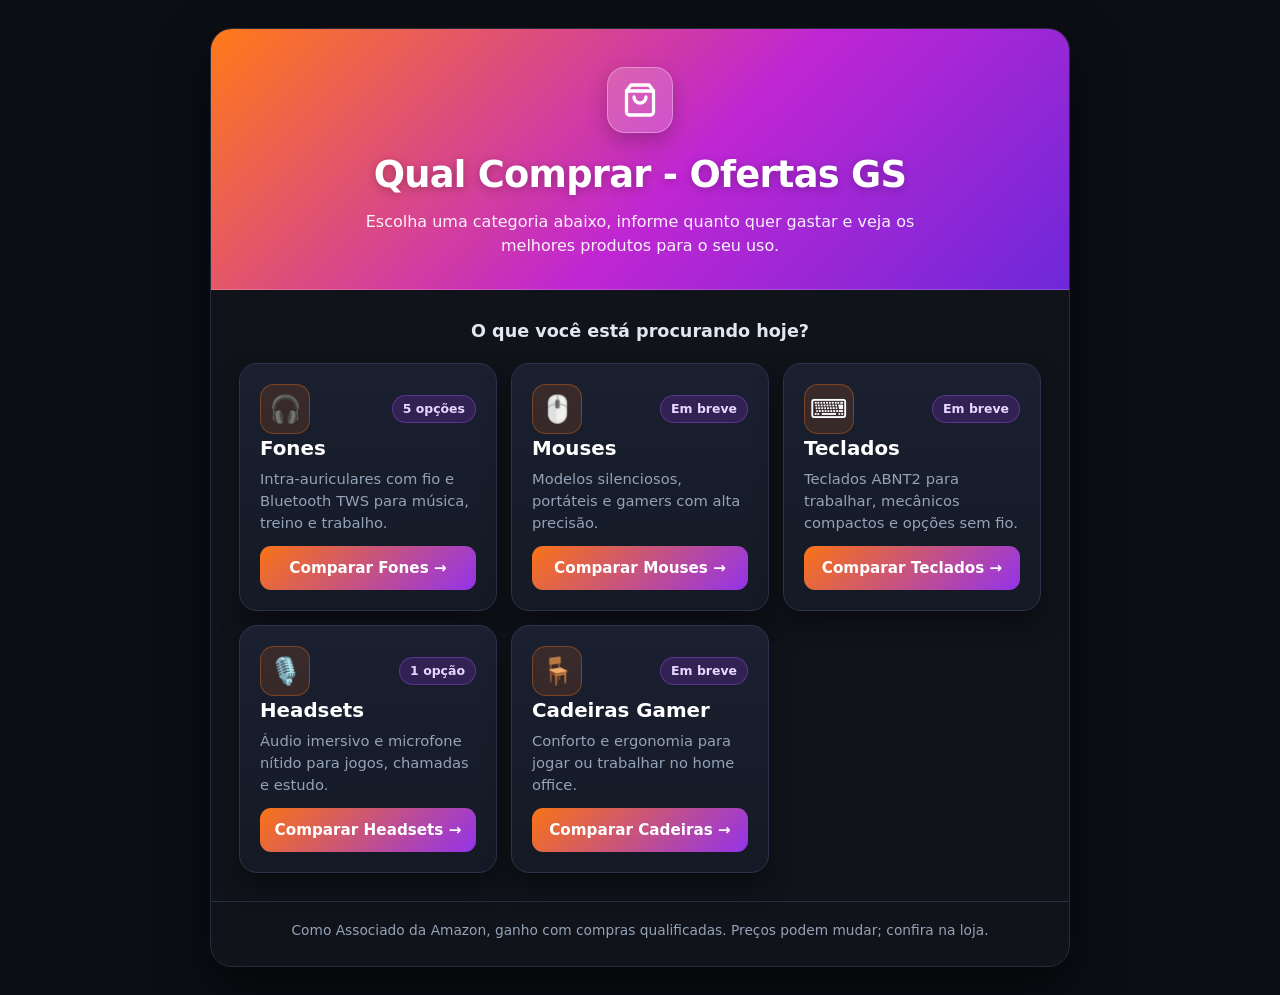
==== index.html @ 4b4099c3 "Add files via upload" ====
<!DOCTYPE html>
<html lang="pt-BR">
<head>
  <meta charset="UTF-8" />
  <meta name="viewport" content="width=device-width, initial-scale=1.0" />
  <title>Qual Comprar - Ofertas GS</title>
  <meta name="description" content="Compare fones, mouses, teclados, headsets e cadeiras gamer por orçamento e tipo de uso." />
  <link rel="stylesheet" href="./styles.css" />
  <script src="./app.js" defer></script>
</head>
<body data-page="home">
  <main class="qf-shell">
    <header class="qf-header">
      <div class="qf-header-icon" aria-hidden="true">
        <svg viewBox="0 0 24 24">
          <path d="M6 2L3 6v14a2 2 0 0 0 2 2h14a2 2 0 0 0 2-2V6l-3-4z"></path>
          <path d="M3 6h18"></path>
          <path d="M16 10a4 4 0 0 1-8 0"></path>
        </svg>
      </div>
      <h1 class="qf-title">Qual Comprar - Ofertas GS</h1>
      <p class="qf-subtitle">Escolha uma categoria abaixo, informe quanto quer gastar e veja os melhores produtos para o seu uso.</p>
    </header>

    <div class="qf-content">
      <div id="qf-home-status"></div>
      <p class="home-intro">O que você está procurando hoje?</p>

      <nav class="cat-grid" aria-label="Categorias de produtos">
        <a class="cat-card" href="./comparador.html?cat=fones" style="animation-delay: 0ms;">
          <div>
            <div class="cat-card-top">
              <span class="cat-emoji" aria-hidden="true">🎧</span>
              <span class="cat-count" data-cat-count="fones">...</span>
            </div>
            <h2 class="cat-name">Fones</h2>
            <p class="cat-desc">Intra-auriculares com fio e Bluetooth TWS para música, treino e trabalho.</p>
          </div>
          <span class="cat-cta">Comparar Fones →</span>
        </a>

        <a class="cat-card" href="./comparador.html?cat=mouses" style="animation-delay: 70ms;">
          <div>
            <div class="cat-card-top">
              <span class="cat-emoji" aria-hidden="true">🖱️</span>
              <span class="cat-count" data-cat-count="mouses">...</span>
            </div>
            <h2 class="cat-name">Mouses</h2>
            <p class="cat-desc">Modelos silenciosos, portáteis e gamers com alta precisão.</p>
          </div>
          <span class="cat-cta">Comparar Mouses →</span>
        </a>

        <a class="cat-card" href="./comparador.html?cat=teclados" style="animation-delay: 140ms;">
          <div>
            <div class="cat-card-top">
              <span class="cat-emoji" aria-hidden="true">⌨️</span>
              <span class="cat-count" data-cat-count="teclados">...</span>
            </div>
            <h2 class="cat-name">Teclados</h2>
            <p class="cat-desc">Teclados ABNT2 para trabalhar, mecânicos compactos e opções sem fio.</p>
          </div>
          <span class="cat-cta">Comparar Teclados →</span>
        </a>

        <a class="cat-card" href="./comparador.html?cat=headsets" style="animation-delay: 210ms;">
          <div>
            <div class="cat-card-top">
              <span class="cat-emoji" aria-hidden="true">🎙️</span>
              <span class="cat-count" data-cat-count="headsets">...</span>
            </div>
            <h2 class="cat-name">Headsets</h2>
            <p class="cat-desc">Áudio imersivo e microfone nítido para jogos, chamadas e estudo.</p>
          </div>
          <span class="cat-cta">Comparar Headsets →</span>
        </a>

        <a class="cat-card" href="./comparador.html?cat=cadeiras-gamer" style="animation-delay: 280ms;">
          <div>
            <div class="cat-card-top">
              <span class="cat-emoji" aria-hidden="true">🪑</span>
              <span class="cat-count" data-cat-count="cadeiras-gamer">...</span>
            </div>
            <h2 class="cat-name">Cadeiras Gamer</h2>
            <p class="cat-desc">Conforto e ergonomia para jogar ou trabalhar no home office.</p>
          </div>
          <span class="cat-cta">Comparar Cadeiras →</span>
        </a>
      </nav>
    </div>

    <footer class="qf-footer">
      Como Associado da Amazon, ganho com compras qualificadas. Preços podem mudar; confira na loja.
    </footer>
  </main>
</body>
</html>
---- styles.css ----
@keyframes qfCardEntrar {
  from {
    opacity: 0;
    transform: translateY(16px) scale(0.985);
  }
  to {
    opacity: 1;
    transform: translateY(0) scale(1);
  }
}

*,
*::before,
*::after {
  box-sizing: border-box;
}

html {
  -webkit-text-size-adjust: 100%;
}

body {
  margin: 0;
  padding: 12px;
  background-color: #0b0e14;
  color: #f1f5f9;
  font-family: system-ui, -apple-system, BlinkMacSystemFont, "Segoe UI", Roboto, sans-serif;
  line-height: 1.5;
  min-height: 100vh;
}

@media (min-width: 700px) {
  body {
    padding: 28px 18px;
  }
}

.qf-shell {
  background-color: #10131a;
  color: #f1f5f9;
  max-width: 860px;
  margin: 0 auto;
  padding: 0 0 26px 0;
  border-radius: 22px;
  border: 1px solid #262d3d;
  box-shadow: 0 20px 50px rgba(0, 0, 0, 0.6);
  overflow: hidden;
}

/* Barra de navegação superior (comparador) */
.top-nav {
  display: flex;
  flex-wrap: wrap;
  align-items: center;
  justify-content: space-between;
  gap: 10px;
  padding: 12px 16px;
  background: #141924;
  border-bottom: 1px solid #242b3b;
}

.nav-back {
  display: inline-flex;
  align-items: center;
  gap: 6px;
  min-height: 42px;
  padding: 8px 14px;
  border-radius: 10px;
  background: #212838;
  border: 1px solid #303a50;
  color: #f8fafc;
  font-size: 0.94rem;
  font-weight: 700;
  text-decoration: none;
  transition: background-color 0.15s ease, border-color 0.15s ease;
}

.nav-back:hover {
  background: #2b354b;
  border-color: #4f5e80;
}

.nav-pills {
  display: flex;
  flex-wrap: wrap;
  gap: 6px;
}

.nav-pill {
  display: inline-flex;
  align-items: center;
  gap: 5px;
  min-height: 38px;
  padding: 6px 12px;
  border-radius: 999px;
  background: #1d2331;
  border: 1px solid #2d364a;
  color: #cbd5e1;
  font-size: 0.86rem;
  font-weight: 600;
  text-decoration: none;
  transition: background 0.15s ease, border-color 0.15s ease, color 0.15s ease;
}

.nav-pill:hover {
  background: #283145;
  color: #ffffff;
}

.nav-pill.ativo {
  background: linear-gradient(135deg, #f97316 0%, #9333ea 100%);
  border-color: #fb923c;
  color: #ffffff;
  font-weight: 700;
  box-shadow: 0 4px 12px rgba(147, 51, 234, 0.35);
}

/* Cabeçalho degradê laranja e roxo */
.qf-header {
  position: relative;
  text-align: center;
  padding: 32px 20px 28px 20px;
  background: linear-gradient(135deg, #ff7a18 0%, #c026d3 55%, #6d28d9 100%);
  box-shadow: inset 0 -1px 0 rgba(255, 255, 255, 0.18);
}

.qf-header-icon {
  width: 66px;
  height: 66px;
  margin: 0 auto 14px auto;
  border-radius: 18px;
  background: rgba(255, 255, 255, 0.18);
  border: 1px solid rgba(255, 255, 255, 0.32);
  box-shadow: 0 8px 20px rgba(0, 0, 0, 0.22);
  display: flex;
  align-items: center;
  justify-content: center;
}

.qf-header-icon svg {
  width: 36px;
  height: 36px;
  fill: none;
  stroke: #ffffff;
  stroke-width: 2.2;
  stroke-linecap: round;
  stroke-linejoin: round;
}

.qf-title {
  margin: 0 0 8px 0;
  font-size: 1.95rem;
  font-weight: 800;
  color: #ffffff;
  letter-spacing: -0.02em;
  text-shadow: 0 2px 10px rgba(0, 0, 0, 0.25);
}

.qf-subtitle {
  margin: 0 auto;
  max-width: 560px;
  font-size: 1rem;
  color: rgba(255, 255, 255, 0.93);
}

.qf-content {
  padding: 22px 16px 0 16px;
}

@media (min-width: 700px) {
  .qf-header {
    padding: 38px 28px 32px 28px;
  }
  .qf-title {
    font-size: 2.3rem;
  }
  .qf-content {
    padding: 28px 28px 0 28px;
  }
}

/* Página inicial: grade de categorias */
.home-intro {
  margin: 0 0 18px 0;
  font-size: 1.1rem;
  font-weight: 700;
  color: #e2e8f0;
  text-align: center;
}

.cat-grid {
  display: grid;
  gap: 14px;
  grid-template-columns: 1fr;
}

@media (min-width: 540px) {
  .cat-grid {
    grid-template-columns: repeat(2, 1fr);
  }
}

@media (min-width: 760px) {
  .cat-grid {
    grid-template-columns: repeat(3, 1fr);
  }
}

.cat-card {
  display: flex;
  flex-direction: column;
  justify-content: space-between;
  gap: 12px;
  min-height: 158px;
  padding: 20px;
  border-radius: 18px;
  background: linear-gradient(180deg, #1a2030 0%, #141925 100%);
  border: 1.5px solid #2b3449;
  color: #f8fafc;
  text-decoration: none;
  box-shadow: 0 12px 26px rgba(0, 0, 0, 0.4);
  transition: transform 0.18s ease, border-color 0.18s ease, box-shadow 0.18s ease;
  animation: qfCardEntrar 0.4s cubic-bezier(0.22, 1, 0.36, 1) both;
}

.cat-card:hover {
  transform: translateY(-3px);
  border-color: #fb923c;
  box-shadow: 0 16px 34px rgba(0, 0, 0, 0.52), 0 0 24px rgba(249, 115, 22, 0.18);
}

.cat-card:active {
  transform: scale(0.985);
}

.cat-card-top {
  display: flex;
  align-items: center;
  justify-content: space-between;
  gap: 10px;
}

.cat-emoji {
  width: 50px;
  height: 50px;
  border-radius: 14px;
  background: rgba(249, 115, 22, 0.14);
  border: 1px solid rgba(249, 115, 22, 0.35);
  display: flex;
  align-items: center;
  justify-content: center;
  font-size: 1.65rem;
}

.cat-count {
  font-size: 0.78rem;
  font-weight: 700;
  color: #e9d5ff;
  background: rgba(147, 51, 234, 0.2);
  border: 1px solid rgba(168, 85, 247, 0.35);
  padding: 4px 10px;
  border-radius: 999px;
}

.cat-name {
  margin: 0 0 4px 0;
  font-size: 1.24rem;
  font-weight: 800;
  color: #ffffff;
}

.cat-desc {
  margin: 0;
  font-size: 0.92rem;
  color: #94a3b8;
}

.cat-cta {
  display: inline-flex;
  align-items: center;
  justify-content: center;
  min-height: 44px;
  padding: 10px 14px;
  border-radius: 11px;
  background: linear-gradient(135deg, #f97316 0%, #9333ea 100%);
  color: #ffffff;
  font-size: 0.95rem;
  font-weight: 800;
  text-align: center;
}

/* Etapas de filtro do comparador */
.qf-step {
  background: #171c27;
  border: 1px solid #283044;
  border-radius: 16px;
  padding: 18px;
  margin-bottom: 16px;
  box-shadow: 0 6px 18px rgba(0, 0, 0, 0.25);
}

.qf-step-label {
  display: block;
  font-size: 1.05rem;
  font-weight: 700;
  color: #e2e8f0;
  margin-bottom: 12px;
}

.qf-grid-3,
.qf-grid-4 {
  display: grid;
  gap: 10px;
  grid-template-columns: 1fr;
}

@media (min-width: 480px) {
  .qf-grid-3 {
    grid-template-columns: repeat(3, 1fr);
  }
  .qf-grid-4 {
    grid-template-columns: repeat(2, 1fr);
  }
}

@media (min-width: 700px) {
  .qf-grid-4 {
    grid-template-columns: repeat(4, 1fr);
  }
}

.qf-choice-btn {
  appearance: none;
  width: 100%;
  min-height: 58px;
  padding: 14px 12px;
  font-size: 1.05rem;
  font-weight: 700;
  font-family: inherit;
  color: #e2e8f0;
  background-color: #212838;
  border: 2px solid #303a50;
  border-radius: 13px;
  cursor: pointer;
  transition: background 0.18s ease, border-color 0.18s ease, transform 0.12s ease, box-shadow 0.18s ease;
  text-align: center;
  touch-action: manipulation;
}

.qf-choice-btn:hover {
  background-color: #2a3347;
  border-color: #4c5b7c;
}

.qf-choice-btn:active {
  transform: scale(0.98);
}

.qf-choice-btn.ativo {
  background: linear-gradient(135deg, #f97316 0%, #9333ea 100%);
  border-color: #fb923c;
  color: #ffffff;
  text-shadow: 0 1px 3px rgba(0, 0, 0, 0.3);
  box-shadow: 0 6px 20px rgba(147, 51, 234, 0.38), 0 0 0 2px rgba(249, 115, 22, 0.25);
}

/* Resultados e cards */
.qf-results-header {
  margin: 24px 0 16px 0;
  font-size: 1.22rem;
  font-weight: 800;
  color: #f8fafc;
}

.qf-placeholder {
  text-align: center;
  padding: 28px 16px;
  background: #171c27;
  border: 1px dashed #334155;
  border-radius: 14px;
  color: #94a3b8;
  font-size: 1rem;
}

.qf-error-banner {
  padding: 18px;
  margin-bottom: 16px;
  border-radius: 14px;
  background: rgba(244, 63, 94, 0.14);
  border: 1px solid rgba(244, 63, 94, 0.45);
  color: #ffe4e6;
  font-size: 0.96rem;
}

.qf-cards {
  display: flex;
  flex-direction: column;
  gap: 20px;
}

.qf-card {
  position: relative;
  background: linear-gradient(180deg, #1b2130 0%, #151a26 100%);
  border: 1px solid #2e384e;
  border-radius: 18px;
  padding: 20px;
  display: flex;
  flex-direction: column;
  gap: 18px;
  box-shadow: 0 14px 32px rgba(0, 0, 0, 0.45), 0 4px 10px rgba(0, 0, 0, 0.28);
  transition: transform 0.2s ease, box-shadow 0.2s ease, border-color 0.2s ease;
  animation: qfCardEntrar 0.42s cubic-bezier(0.22, 1, 0.36, 1) both;
}

.qf-card:hover {
  transform: translateY(-2px);
  box-shadow: 0 20px 40px rgba(0, 0, 0, 0.55), 0 6px 14px rgba(0, 0, 0, 0.32);
  border-color: #3f4d6b;
}

.qf-card-destaque {
  border: 1.5px solid rgba(249, 115, 22, 0.65);
  box-shadow: 0 16px 38px rgba(0, 0, 0, 0.52), 0 0 28px rgba(249, 115, 22, 0.14), 0 0 24px rgba(147, 51, 234, 0.14);
}

.qf-card-destaque:hover {
  border-color: #fb923c;
  box-shadow: 0 22px 44px rgba(0, 0, 0, 0.58), 0 0 32px rgba(249, 115, 22, 0.2);
}

@media (min-width: 620px) {
  .qf-card {
    flex-direction: row;
    align-items: flex-start;
    padding: 22px;
    gap: 22px;
  }
}

@media (prefers-reduced-motion: reduce) {
  .qf-card,
  .cat-card {
    animation: none !important;
    transition: none !important;
  }
}

.qf-best-badge {
  display: inline-flex;
  align-items: center;
  gap: 5px;
  background: linear-gradient(135deg, #f97316 0%, #9333ea 100%);
  color: #ffffff;
  font-size: 0.82rem;
  font-weight: 800;
  letter-spacing: 0.02em;
  text-transform: uppercase;
  padding: 5px 12px;
  border-radius: 999px;
  box-shadow: 0 4px 12px rgba(249, 115, 22, 0.35);
  margin-bottom: 10px;
}

.qf-img-wrap {
  width: 100%;
  max-width: 260px;
  aspect-ratio: 1 / 1;
  margin: 0 auto;
  flex-shrink: 0;
  background: #ffffff;
  border-radius: 15px;
  overflow: hidden;
  border: 1px solid #2b3448;
  box-shadow: 0 10px 24px rgba(0, 0, 0, 0.4);
  display: flex;
  align-items: center;
  justify-content: center;
}

@media (min-width: 620px) {
  .qf-img-wrap {
    width: 225px;
    max-width: 225px;
    margin: 0;
  }
}

.qf-img-wrap img {
  width: 100%;
  height: 100%;
  object-fit: contain;
  display: block;
}

.qf-card-body {
  flex: 1;
  min-width: 0;
}

.qf-badges {
  display: flex;
  flex-wrap: wrap;
  gap: 6px;
  margin-bottom: 10px;
}

.qf-badge-price {
  background: rgba(249, 115, 22, 0.18);
  color: #fdba74;
  border: 1px solid rgba(249, 115, 22, 0.45);
  font-size: 0.84rem;
  font-weight: 700;
  padding: 4px 10px;
  border-radius: 999px;
}

.qf-badge-example {
  background: rgba(56, 189, 248, 0.16);
  color: #bae6fd;
  border: 1px solid rgba(56, 189, 248, 0.4);
  font-size: 0.78rem;
  font-weight: 700;
  padding: 4px 10px;
  border-radius: 999px;
}

.qf-badge-use {
  background: rgba(147, 51, 234, 0.16);
  color: #e9d5ff;
  border: 1px solid rgba(168, 85, 247, 0.35);
  font-size: 0.8rem;
  font-weight: 600;
  padding: 4px 10px;
  border-radius: 999px;
  text-transform: capitalize;
}

.qf-prod-name {
  margin: 0 0 12px 0;
  font-size: 1.24rem;
  font-weight: 800;
  color: #ffffff;
  line-height: 1.32;
}

.qf-points {
  list-style: none;
  margin: 0 0 18px 0;
  padding: 0;
  display: flex;
  flex-direction: column;
  gap: 8px;
}

.qf-points li {
  margin: 0;
  padding: 9px 12px;
  border-radius: 10px;
  font-size: 0.95rem;
  line-height: 1.4;
}

.qf-pro {
  background: rgba(16, 185, 129, 0.12);
  border-left: 3px solid #10b981;
  color: #d1fae5;
}

.qf-con {
  background: rgba(244, 63, 94, 0.12);
  border-left: 3px solid #f43f5e;
  color: #ffe4e6;
}

a.qf-amazon-btn {
  display: flex;
  align-items: center;
  justify-content: center;
  width: 100%;
  min-height: 56px;
  padding: 14px 20px;
  background: linear-gradient(180deg, #ffad33 0%, #ff9900 100%);
  color: #111827;
  font-size: 1.08rem;
  font-weight: 800;
  text-decoration: none;
  border-radius: 13px;
  border: none;
  transition: filter 0.15s ease, transform 0.1s ease, box-shadow 0.15s ease;
  box-shadow: 0 6px 18px rgba(255, 153, 0, 0.32);
}

a.qf-amazon-btn:hover {
  filter: brightness(1.06);
  box-shadow: 0 8px 22px rgba(255, 153, 0, 0.42);
}

a.qf-amazon-btn:active {
  transform: scale(0.99);
}

.qf-footer {
  margin-top: 28px;
  padding: 18px 18px 0 18px;
  border-top: 1px solid #262d3d;
  text-align: center;
  font-size: 0.86rem;
  color: #94a3b8;
}
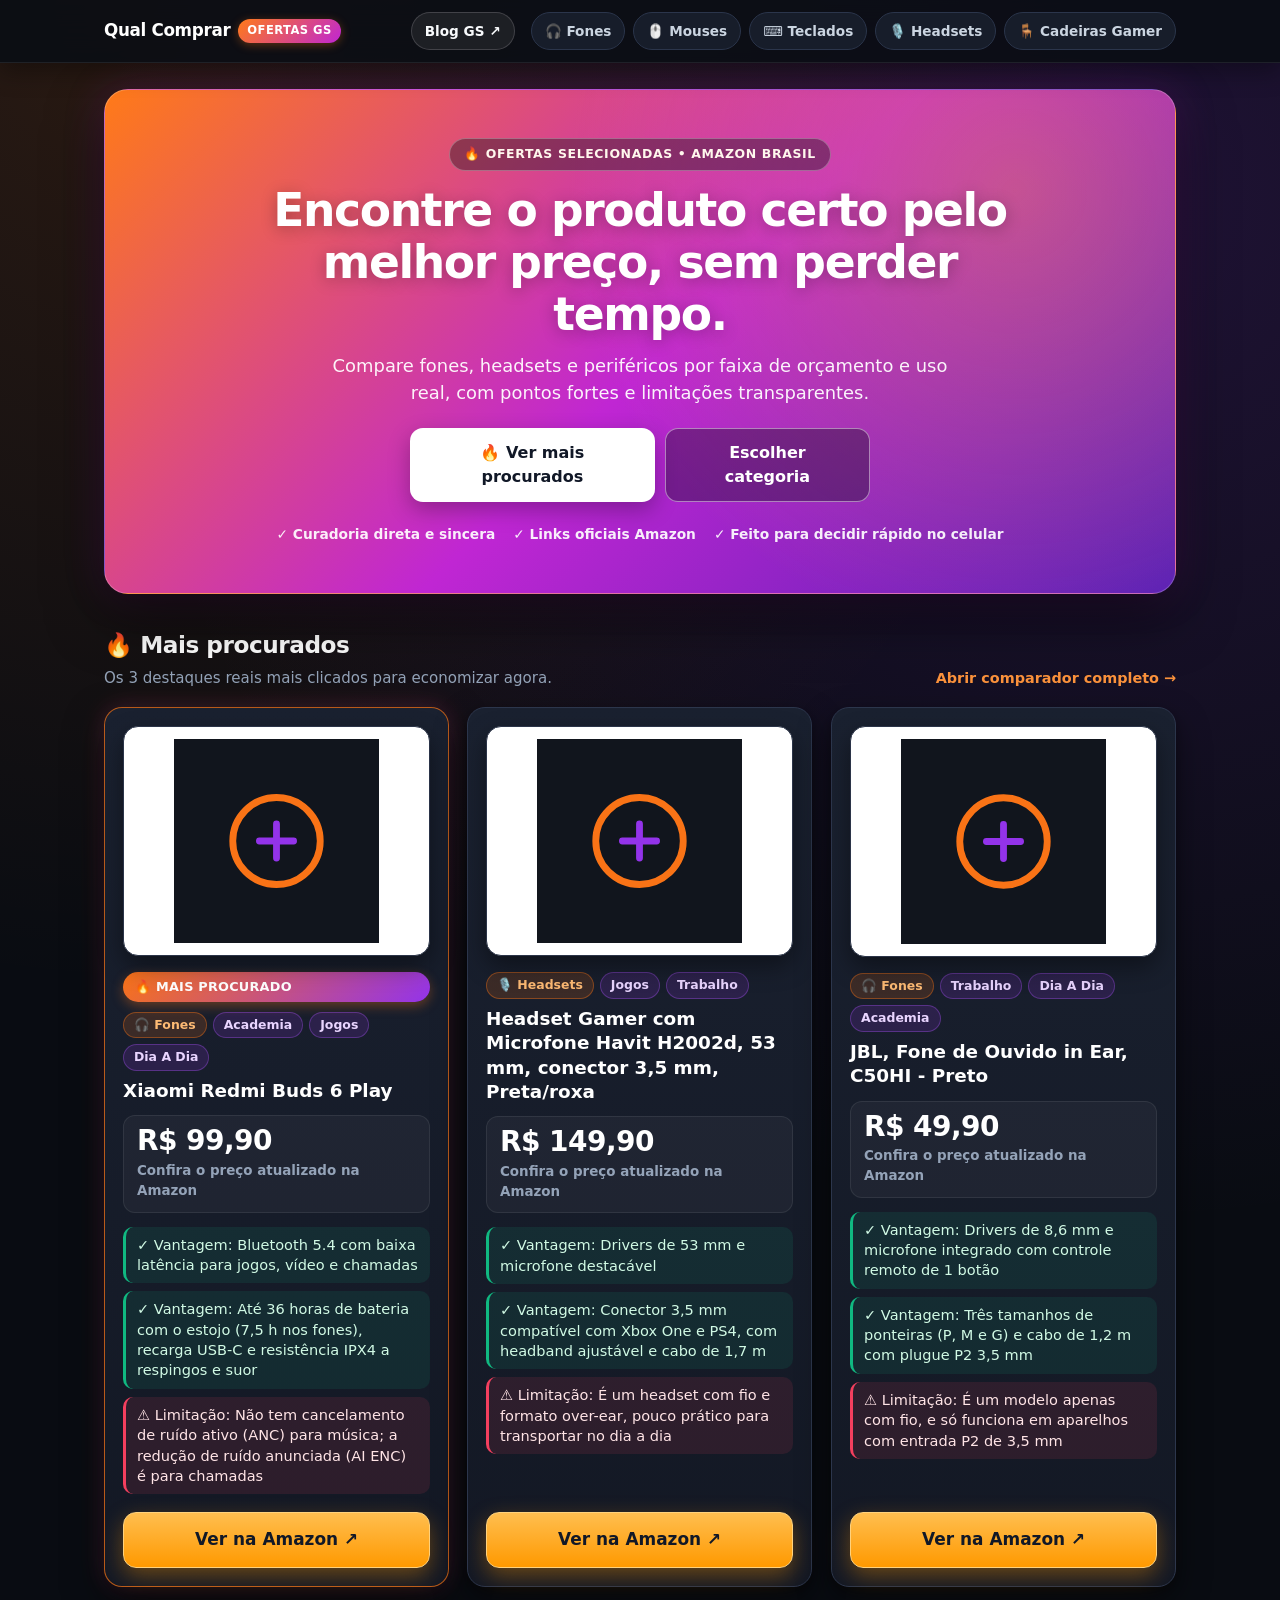
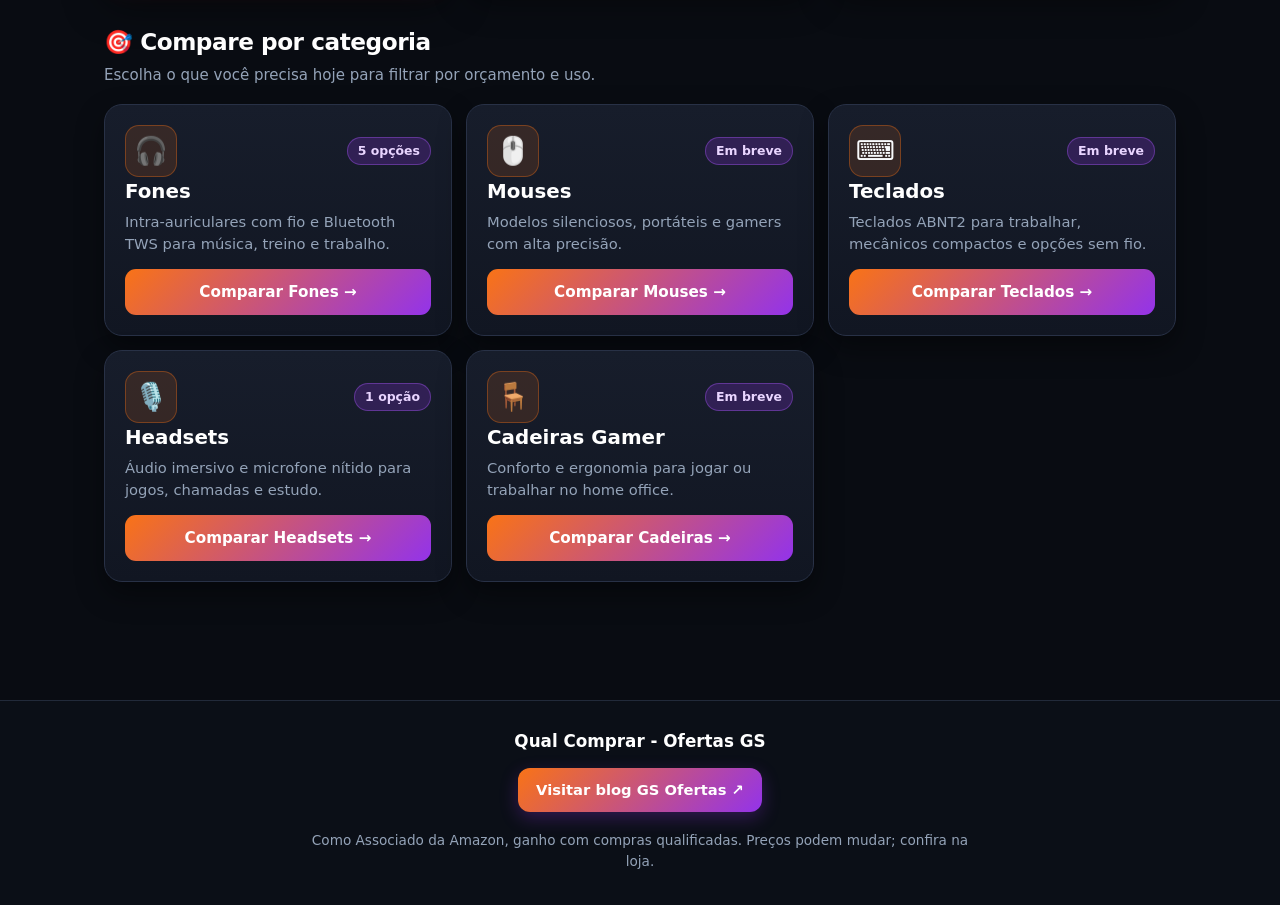
==== commit 28173d50: "Atualiza visual do site e remove selos de desconto e estrelas" ====
--- a/index.html
+++ b/index.html
@@ -4,27 +4,68 @@
   <meta charset="UTF-8" />
   <meta name="viewport" content="width=device-width, initial-scale=1.0" />
   <title>Qual Comprar - Ofertas GS</title>
-  <meta name="description" content="Compare fones, mouses, teclados, headsets e cadeiras gamer por orçamento e tipo de uso." />
+  <meta name="description" content="Compare fones, mouses, teclados, headsets e cadeiras gamer por orçamento e tipo de uso com ofertas selecionadas da Amazon." />
   <link rel="stylesheet" href="./styles.css" />
   <script src="./app.js" defer></script>
 </head>
 <body data-page="home">
-  <main class="qf-shell">
-    <header class="qf-header">
-      <div class="qf-header-icon" aria-hidden="true">
-        <svg viewBox="0 0 24 24">
-          <path d="M6 2L3 6v14a2 2 0 0 0 2 2h14a2 2 0 0 0 2-2V6l-3-4z"></path>
-          <path d="M3 6h18"></path>
-          <path d="M16 10a4 4 0 0 1-8 0"></path>
-        </svg>
+  <header class="site-navbar">
+    <div class="navbar-inner">
+      <div class="navbar-top-row">
+        <a class="brand-link" href="./index.html">
+          <span>Qual Comprar</span>
+          <span class="brand-badge">Ofertas GS</span>
+        </a>
+        <a class="nav-blog-btn" href="https://gs-ofertas.blogspot.com" target="_blank" rel="noopener">
+          Blog GS ↗
+        </a>
       </div>
-      <h1 class="qf-title">Qual Comprar - Ofertas GS</h1>
-      <p class="qf-subtitle">Escolha uma categoria abaixo, informe quanto quer gastar e veja os melhores produtos para o seu uso.</p>
-    </header>
+      <nav class="nav-pills-scroll" id="qf-nav-pills" aria-label="Categorias">
+        <a class="nav-pill" href="./comparador.html?cat=fones">🎧 Fones</a>
+        <a class="nav-pill" href="./comparador.html?cat=mouses">🖱️ Mouses</a>
+        <a class="nav-pill" href="./comparador.html?cat=teclados">⌨️ Teclados</a>
+        <a class="nav-pill" href="./comparador.html?cat=headsets">🎙️ Headsets</a>
+        <a class="nav-pill" href="./comparador.html?cat=cadeiras-gamer">🪑 Cadeiras Gamer</a>
+      </nav>
+    </div>
+  </header>
 
-    <div class="qf-content">
-      <div id="qf-home-status"></div>
-      <p class="home-intro">O que você está procurando hoje?</p>
+  <main class="page-container">
+    <section class="hero-banner">
+      <div class="hero-eyebrow">🔥 Ofertas selecionadas • Amazon Brasil</div>
+      <h1 class="hero-title">Encontre o produto certo pelo melhor preço, sem perder tempo.</h1>
+      <p class="hero-subtitle">Compare fones, headsets e periféricos por faixa de orçamento e uso real, com pontos fortes e limitações transparentes.</p>
+      <div class="hero-actions">
+        <a class="hero-btn-primary" href="#mais-procurados">🔥 Ver mais procurados</a>
+        <a class="hero-btn-secondary" href="#categorias">Escolher categoria</a>
+      </div>
+      <div class="hero-trust">
+        <span>✓ Curadoria direta e sincera</span>
+        <span>✓ Links oficiais Amazon</span>
+        <span>✓ Feito para decidir rápido no celular</span>
+      </div>
+    </section>
+
+    <div id="qf-home-status"></div>
+
+    <section id="mais-procurados" class="section-block">
+      <div class="section-head">
+        <div>
+          <h2 class="section-title">🔥 Mais procurados</h2>
+          <p class="section-desc">Os 3 destaques reais mais clicados para economizar agora.</p>
+        </div>
+        <a class="section-link" href="./comparador.html?cat=fones">Abrir comparador completo →</a>
+      </div>
+      <div id="qf-featured-grid" class="featured-grid"></div>
+    </section>
+
+    <section id="categorias" class="section-block">
+      <div class="section-head">
+        <div>
+          <h2 class="section-title">🎯 Compare por categoria</h2>
+          <p class="section-desc">Escolha o que você precisa hoje para filtrar por orçamento e uso.</p>
+        </div>
+      </div>
 
       <nav class="cat-grid" aria-label="Categorias de produtos">
         <a class="cat-card" href="./comparador.html?cat=fones" style="animation-delay: 0ms;">
@@ -33,7 +74,7 @@
               <span class="cat-emoji" aria-hidden="true">🎧</span>
               <span class="cat-count" data-cat-count="fones">...</span>
             </div>
-            <h2 class="cat-name">Fones</h2>
+            <h3 class="cat-name">Fones</h3>
             <p class="cat-desc">Intra-auriculares com fio e Bluetooth TWS para música, treino e trabalho.</p>
           </div>
           <span class="cat-cta">Comparar Fones →</span>
@@ -45,7 +86,7 @@
               <span class="cat-emoji" aria-hidden="true">🖱️</span>
               <span class="cat-count" data-cat-count="mouses">...</span>
             </div>
-            <h2 class="cat-name">Mouses</h2>
+            <h3 class="cat-name">Mouses</h3>
             <p class="cat-desc">Modelos silenciosos, portáteis e gamers com alta precisão.</p>
           </div>
           <span class="cat-cta">Comparar Mouses →</span>
@@ -57,7 +98,7 @@
               <span class="cat-emoji" aria-hidden="true">⌨️</span>
               <span class="cat-count" data-cat-count="teclados">...</span>
             </div>
-            <h2 class="cat-name">Teclados</h2>
+            <h3 class="cat-name">Teclados</h3>
             <p class="cat-desc">Teclados ABNT2 para trabalhar, mecânicos compactos e opções sem fio.</p>
           </div>
           <span class="cat-cta">Comparar Teclados →</span>
@@ -69,7 +110,7 @@
               <span class="cat-emoji" aria-hidden="true">🎙️</span>
               <span class="cat-count" data-cat-count="headsets">...</span>
             </div>
-            <h2 class="cat-name">Headsets</h2>
+            <h3 class="cat-name">Headsets</h3>
             <p class="cat-desc">Áudio imersivo e microfone nítido para jogos, chamadas e estudo.</p>
           </div>
           <span class="cat-cta">Comparar Headsets →</span>
@@ -81,17 +122,27 @@
               <span class="cat-emoji" aria-hidden="true">🪑</span>
               <span class="cat-count" data-cat-count="cadeiras-gamer">...</span>
             </div>
-            <h2 class="cat-name">Cadeiras Gamer</h2>
+            <h3 class="cat-name">Cadeiras Gamer</h3>
             <p class="cat-desc">Conforto e ergonomia para jogar ou trabalhar no home office.</p>
           </div>
           <span class="cat-cta">Comparar Cadeiras →</span>
         </a>
       </nav>
+    </section>
+  </main>
+
+  <footer class="site-footer">
+    <div class="footer-inner">
+      <div class="footer-brand">Qual Comprar - Ofertas GS</div>
+      <div class="footer-links">
+        <a class="footer-blog-btn" href="https://gs-ofertas.blogspot.com" target="_blank" rel="noopener">
+          Visitar blog GS Ofertas ↗
+        </a>
+      </div>
+      <p class="footer-disclaimer">
+        Como Associado da Amazon, ganho com compras qualificadas. Preços podem mudar; confira na loja.
+      </p>
     </div>
-
-    <footer class="qf-footer">
-      Como Associado da Amazon, ganho com compras qualificadas. Preços podem mudar; confira na loja.
-    </footer>
-  </main>
+  </footer>
 </body>
 </html>
--- a/styles.css
+++ b/styles.css
@@ -17,28 +17,464 @@
 
 html {
   -webkit-text-size-adjust: 100%;
+  scroll-behavior: smooth;
 }
 
 body {
   margin: 0;
-  padding: 12px;
-  background-color: #0b0e14;
+  padding: 0;
+  background-color: #090c12;
+  background-image:
+    radial-gradient(circle at 12% 0%, rgba(249, 115, 22, 0.14), transparent 36%),
+    radial-gradient(circle at 88% 8%, rgba(147, 51, 234, 0.16), transparent 40%);
   color: #f1f5f9;
   font-family: system-ui, -apple-system, BlinkMacSystemFont, "Segoe UI", Roboto, sans-serif;
   line-height: 1.5;
   min-height: 100vh;
+  overflow-x: clip;
+}
+
+/* Menu fixo no topo */
+.site-navbar {
+  position: sticky;
+  top: 0;
+  z-index: 100;
+  background: rgba(11, 14, 20, 0.9);
+  -webkit-backdrop-filter: blur(14px);
+  backdrop-filter: blur(14px);
+  border-bottom: 1px solid rgba(255, 255, 255, 0.08);
+  box-shadow: 0 8px 24px rgba(0, 0, 0, 0.35);
+}
+
+.navbar-inner {
+  max-width: 1120px;
+  margin: 0 auto;
+  padding: 10px 14px;
+  display: flex;
+  flex-direction: column;
+  gap: 10px;
+}
+
+.navbar-top-row {
+  display: flex;
+  align-items: center;
+  justify-content: space-between;
+  gap: 10px;
+}
+
+.brand-link {
+  display: inline-flex;
+  align-items: center;
+  gap: 8px;
+  color: #ffffff;
+  text-decoration: none;
+  font-weight: 800;
+  font-size: 1.05rem;
+  letter-spacing: -0.02em;
+  white-space: nowrap;
+}
+
+.brand-badge {
+  background: linear-gradient(135deg, #ff7a18 0%, #c026d3 100%);
+  color: #ffffff;
+  font-size: 0.72rem;
+  font-weight: 800;
+  text-transform: uppercase;
+  letter-spacing: 0.04em;
+  padding: 3px 9px;
+  border-radius: 999px;
+  box-shadow: 0 2px 10px rgba(249, 115, 22, 0.35);
+}
+
+.nav-blog-btn {
+  display: inline-flex;
+  align-items: center;
+  gap: 5px;
+  min-height: 38px;
+  padding: 6px 13px;
+  border-radius: 999px;
+  background: rgba(255, 255, 255, 0.07);
+  border: 1px solid rgba(255, 255, 255, 0.16);
+  color: #f8fafc;
+  font-size: 0.85rem;
+  font-weight: 700;
+  text-decoration: none;
+  white-space: nowrap;
+  transition: background-color 0.15s ease, border-color 0.15s ease;
+}
+
+.nav-blog-btn:hover {
+  background: rgba(249, 115, 22, 0.2);
+  border-color: #fb923c;
+}
+
+.nav-pills-scroll {
+  display: flex;
+  align-items: center;
+  gap: 8px;
+  overflow-x: auto;
+  scrollbar-width: none;
+  padding-bottom: 2px;
+}
+
+.nav-pills-scroll::-webkit-scrollbar {
+  display: none;
+}
+
+.nav-pill {
+  display: inline-flex;
+  align-items: center;
+  gap: 5px;
+  min-height: 38px;
+  padding: 6px 13px;
+  border-radius: 999px;
+  background: #171d2a;
+  border: 1px solid #2b354b;
+  color: #cbd5e1;
+  font-size: 0.85rem;
+  font-weight: 600;
+  text-decoration: none;
+  white-space: nowrap;
+  flex-shrink: 0;
+  transition: background 0.15s ease, border-color 0.15s ease, color 0.15s ease;
+}
+
+.nav-pill:hover {
+  background: #222b3e;
+  border-color: #465678;
+  color: #ffffff;
+}
+
+.nav-pill.ativo {
+  background: linear-gradient(135deg, #f97316 0%, #9333ea 100%);
+  border-color: #fb923c;
+  color: #ffffff;
+  font-weight: 700;
+  box-shadow: 0 4px 12px rgba(147, 51, 234, 0.35);
+}
+
+@media (min-width: 860px) {
+  .navbar-inner {
+    flex-direction: row;
+    align-items: center;
+    justify-content: space-between;
+    padding: 12px 24px;
+    gap: 16px;
+  }
+
+  .navbar-top-row {
+    flex: 1 0 auto;
+  }
+
+  .nav-pills-scroll {
+    order: 2;
+    padding-bottom: 0;
+  }
+
+  .nav-blog-btn {
+    order: 3;
+  }
+}
+
+/* Container principal */
+.page-container {
+  max-width: 1120px;
+  margin: 0 auto;
+  padding: 16px 14px 36px 14px;
 }
 
 @media (min-width: 700px) {
-  body {
-    padding: 28px 18px;
-  }
-}
-
+  .page-container {
+    padding: 26px 24px 48px 24px;
+  }
+}
+
+/* Banner principal da Home */
+.hero-banner {
+  position: relative;
+  border-radius: 24px;
+  padding: 32px 20px;
+  margin-bottom: 34px;
+  background:
+    radial-gradient(circle at 85% 20%, rgba(255, 166, 43, 0.35), transparent 45%),
+    linear-gradient(135deg, #ff7a18 0%, #c026d3 52%, #5b21b6 100%);
+  border: 1px solid rgba(255, 255, 255, 0.22);
+  box-shadow: 0 22px 55px rgba(0, 0, 0, 0.55), 0 0 40px rgba(192, 38, 211, 0.22);
+  overflow: hidden;
+  text-align: center;
+}
+
+.hero-eyebrow {
+  display: inline-flex;
+  align-items: center;
+  gap: 6px;
+  padding: 6px 14px;
+  border-radius: 999px;
+  background: rgba(11, 14, 20, 0.38);
+  border: 1px solid rgba(255, 255, 255, 0.28);
+  color: #fff7ed;
+  font-size: 0.78rem;
+  font-weight: 800;
+  letter-spacing: 0.05em;
+  text-transform: uppercase;
+  margin-bottom: 14px;
+}
+
+.hero-title {
+  margin: 0 auto 12px auto;
+  max-width: 780px;
+  font-size: clamp(1.75rem, 4.5vw, 2.85rem);
+  font-weight: 900;
+  line-height: 1.14;
+  letter-spacing: -0.03em;
+  color: #ffffff;
+  text-shadow: 0 3px 16px rgba(0, 0, 0, 0.28);
+}
+
+.hero-subtitle {
+  margin: 0 auto 22px auto;
+  max-width: 620px;
+  font-size: clamp(0.98rem, 2vw, 1.12rem);
+  color: rgba(255, 255, 255, 0.94);
+}
+
+.hero-actions {
+  display: flex;
+  flex-direction: column;
+  gap: 10px;
+  max-width: 460px;
+  margin: 0 auto 22px auto;
+}
+
+@media (min-width: 520px) {
+  .hero-actions {
+    flex-direction: row;
+    justify-content: center;
+  }
+}
+
+.hero-btn-primary,
+.hero-btn-secondary {
+  display: inline-flex;
+  align-items: center;
+  justify-content: center;
+  min-height: 50px;
+  padding: 12px 22px;
+  border-radius: 13px;
+  font-size: 1rem;
+  font-weight: 800;
+  text-decoration: none;
+  transition: transform 0.14s ease, filter 0.15s ease, background-color 0.15s ease;
+}
+
+.hero-btn-primary {
+  background: #ffffff;
+  color: #111827;
+  box-shadow: 0 8px 22px rgba(0, 0, 0, 0.28);
+}
+
+.hero-btn-primary:hover {
+  transform: translateY(-2px);
+  filter: brightness(0.98);
+}
+
+.hero-btn-secondary {
+  background: rgba(11, 14, 20, 0.35);
+  border: 1.5px solid rgba(255, 255, 255, 0.45);
+  color: #ffffff;
+}
+
+.hero-btn-secondary:hover {
+  background: rgba(11, 14, 20, 0.52);
+}
+
+.hero-trust {
+  display: flex;
+  flex-wrap: wrap;
+  justify-content: center;
+  gap: 10px 18px;
+  font-size: 0.86rem;
+  font-weight: 700;
+  color: rgba(255, 255, 255, 0.92);
+}
+
+.hero-trust span {
+  display: inline-flex;
+  align-items: center;
+  gap: 6px;
+}
+
+@media (min-width: 720px) {
+  .hero-banner {
+    padding: 48px 36px;
+  }
+}
+
+/* Cabeçalhos de seção */
+.section-block {
+  margin-bottom: 38px;
+}
+
+.section-head {
+  display: flex;
+  flex-wrap: wrap;
+  align-items: flex-end;
+  justify-content: space-between;
+  gap: 8px 16px;
+  margin-bottom: 18px;
+}
+
+.section-title {
+  margin: 0;
+  font-size: 1.45rem;
+  font-weight: 800;
+  letter-spacing: -0.02em;
+  color: #ffffff;
+}
+
+.section-desc {
+  margin: 4px 0 0 0;
+  font-size: 0.94rem;
+  color: #94a3b8;
+}
+
+.section-link {
+  color: #fb923c;
+  font-size: 0.9rem;
+  font-weight: 700;
+  text-decoration: none;
+}
+
+.section-link:hover {
+  text-decoration: underline;
+}
+
+/* Grid de Mais Procurados (Home) */
+.featured-grid {
+  display: grid;
+  gap: 18px;
+  grid-template-columns: 1fr;
+}
+
+@media (min-width: 680px) {
+  .featured-grid {
+    grid-template-columns: repeat(2, 1fr);
+  }
+}
+
+@media (min-width: 980px) {
+  .featured-grid {
+    grid-template-columns: repeat(3, 1fr);
+  }
+}
+
+/* Grade de categorias (Home) */
+.cat-grid {
+  display: grid;
+  gap: 14px;
+  grid-template-columns: 1fr;
+}
+
+@media (min-width: 540px) {
+  .cat-grid {
+    grid-template-columns: repeat(2, 1fr);
+  }
+}
+
+@media (min-width: 860px) {
+  .cat-grid {
+    grid-template-columns: repeat(3, 1fr);
+  }
+}
+
+.cat-card {
+  display: flex;
+  flex-direction: column;
+  justify-content: space-between;
+  gap: 14px;
+  min-height: 170px;
+  padding: 20px;
+  border-radius: 18px;
+  background: linear-gradient(180deg, #171d2b 0%, #111622 100%);
+  border: 1.5px solid #283146;
+  color: #f8fafc;
+  text-decoration: none;
+  box-shadow: 0 12px 28px rgba(0, 0, 0, 0.4);
+  transition: transform 0.18s ease, border-color 0.18s ease, box-shadow 0.18s ease;
+  animation: qfCardEntrar 0.4s cubic-bezier(0.22, 1, 0.36, 1) both;
+}
+
+.cat-card:hover {
+  transform: translateY(-3px);
+  border-color: #fb923c;
+  box-shadow: 0 18px 36px rgba(0, 0, 0, 0.55), 0 0 24px rgba(249, 115, 22, 0.18);
+}
+
+.cat-card:active {
+  transform: scale(0.985);
+}
+
+.cat-card-top {
+  display: flex;
+  align-items: center;
+  justify-content: space-between;
+  gap: 10px;
+}
+
+.cat-emoji {
+  width: 52px;
+  height: 52px;
+  border-radius: 14px;
+  background: rgba(249, 115, 22, 0.14);
+  border: 1px solid rgba(249, 115, 22, 0.35);
+  display: flex;
+  align-items: center;
+  justify-content: center;
+  font-size: 1.7rem;
+}
+
+.cat-count {
+  font-size: 0.78rem;
+  font-weight: 700;
+  color: #e9d5ff;
+  background: rgba(147, 51, 234, 0.22);
+  border: 1px solid rgba(168, 85, 247, 0.4);
+  padding: 4px 10px;
+  border-radius: 999px;
+}
+
+.cat-name {
+  margin: 0 0 4px 0;
+  font-size: 1.24rem;
+  font-weight: 800;
+  color: #ffffff;
+}
+
+.cat-desc {
+  margin: 0;
+  font-size: 0.92rem;
+  color: #94a3b8;
+}
+
+.cat-cta {
+  display: inline-flex;
+  align-items: center;
+  justify-content: center;
+  min-height: 46px;
+  padding: 10px 14px;
+  border-radius: 11px;
+  background: linear-gradient(135deg, #f97316 0%, #9333ea 100%);
+  color: #ffffff;
+  font-size: 0.95rem;
+  font-weight: 800;
+  text-align: center;
+}
+
+/* Shell do Comparador */
 .qf-shell {
-  background-color: #10131a;
+  background-color: #10141d;
   color: #f1f5f9;
-  max-width: 860px;
+  max-width: 900px;
   margin: 0 auto;
   padding: 0 0 26px 0;
   border-radius: 22px;
@@ -47,87 +483,18 @@
   overflow: hidden;
 }
 
-/* Barra de navegação superior (comparador) */
-.top-nav {
-  display: flex;
-  flex-wrap: wrap;
-  align-items: center;
-  justify-content: space-between;
-  gap: 10px;
-  padding: 12px 16px;
-  background: #141924;
-  border-bottom: 1px solid #242b3b;
-}
-
-.nav-back {
-  display: inline-flex;
-  align-items: center;
-  gap: 6px;
-  min-height: 42px;
-  padding: 8px 14px;
-  border-radius: 10px;
-  background: #212838;
-  border: 1px solid #303a50;
-  color: #f8fafc;
-  font-size: 0.94rem;
-  font-weight: 700;
-  text-decoration: none;
-  transition: background-color 0.15s ease, border-color 0.15s ease;
-}
-
-.nav-back:hover {
-  background: #2b354b;
-  border-color: #4f5e80;
-}
-
-.nav-pills {
-  display: flex;
-  flex-wrap: wrap;
-  gap: 6px;
-}
-
-.nav-pill {
-  display: inline-flex;
-  align-items: center;
-  gap: 5px;
-  min-height: 38px;
-  padding: 6px 12px;
-  border-radius: 999px;
-  background: #1d2331;
-  border: 1px solid #2d364a;
-  color: #cbd5e1;
-  font-size: 0.86rem;
-  font-weight: 600;
-  text-decoration: none;
-  transition: background 0.15s ease, border-color 0.15s ease, color 0.15s ease;
-}
-
-.nav-pill:hover {
-  background: #283145;
-  color: #ffffff;
-}
-
-.nav-pill.ativo {
-  background: linear-gradient(135deg, #f97316 0%, #9333ea 100%);
-  border-color: #fb923c;
-  color: #ffffff;
-  font-weight: 700;
-  box-shadow: 0 4px 12px rgba(147, 51, 234, 0.35);
-}
-
-/* Cabeçalho degradê laranja e roxo */
 .qf-header {
   position: relative;
   text-align: center;
-  padding: 32px 20px 28px 20px;
+  padding: 30px 18px 26px 18px;
   background: linear-gradient(135deg, #ff7a18 0%, #c026d3 55%, #6d28d9 100%);
   box-shadow: inset 0 -1px 0 rgba(255, 255, 255, 0.18);
 }
 
 .qf-header-icon {
-  width: 66px;
-  height: 66px;
-  margin: 0 auto 14px auto;
+  width: 64px;
+  height: 64px;
+  margin: 0 auto 12px auto;
   border-radius: 18px;
   background: rgba(255, 255, 255, 0.18);
   border: 1px solid rgba(255, 255, 255, 0.32);
@@ -138,8 +505,8 @@
 }
 
 .qf-header-icon svg {
-  width: 36px;
-  height: 36px;
+  width: 34px;
+  height: 34px;
   fill: none;
   stroke: #ffffff;
   stroke-width: 2.2;
@@ -149,8 +516,8 @@
 
 .qf-title {
   margin: 0 0 8px 0;
-  font-size: 1.95rem;
-  font-weight: 800;
+  font-size: clamp(1.7rem, 4vw, 2.25rem);
+  font-weight: 900;
   color: #ffffff;
   letter-spacing: -0.02em;
   text-shadow: 0 2px 10px rgba(0, 0, 0, 0.25);
@@ -159,134 +526,18 @@
 .qf-subtitle {
   margin: 0 auto;
   max-width: 560px;
-  font-size: 1rem;
+  font-size: 0.98rem;
   color: rgba(255, 255, 255, 0.93);
 }
 
 .qf-content {
-  padding: 22px 16px 0 16px;
+  padding: 20px 14px 0 14px;
 }
 
 @media (min-width: 700px) {
-  .qf-header {
-    padding: 38px 28px 32px 28px;
-  }
-  .qf-title {
-    font-size: 2.3rem;
-  }
   .qf-content {
-    padding: 28px 28px 0 28px;
-  }
-}
-
-/* Página inicial: grade de categorias */
-.home-intro {
-  margin: 0 0 18px 0;
-  font-size: 1.1rem;
-  font-weight: 700;
-  color: #e2e8f0;
-  text-align: center;
-}
-
-.cat-grid {
-  display: grid;
-  gap: 14px;
-  grid-template-columns: 1fr;
-}
-
-@media (min-width: 540px) {
-  .cat-grid {
-    grid-template-columns: repeat(2, 1fr);
-  }
-}
-
-@media (min-width: 760px) {
-  .cat-grid {
-    grid-template-columns: repeat(3, 1fr);
-  }
-}
-
-.cat-card {
-  display: flex;
-  flex-direction: column;
-  justify-content: space-between;
-  gap: 12px;
-  min-height: 158px;
-  padding: 20px;
-  border-radius: 18px;
-  background: linear-gradient(180deg, #1a2030 0%, #141925 100%);
-  border: 1.5px solid #2b3449;
-  color: #f8fafc;
-  text-decoration: none;
-  box-shadow: 0 12px 26px rgba(0, 0, 0, 0.4);
-  transition: transform 0.18s ease, border-color 0.18s ease, box-shadow 0.18s ease;
-  animation: qfCardEntrar 0.4s cubic-bezier(0.22, 1, 0.36, 1) both;
-}
-
-.cat-card:hover {
-  transform: translateY(-3px);
-  border-color: #fb923c;
-  box-shadow: 0 16px 34px rgba(0, 0, 0, 0.52), 0 0 24px rgba(249, 115, 22, 0.18);
-}
-
-.cat-card:active {
-  transform: scale(0.985);
-}
-
-.cat-card-top {
-  display: flex;
-  align-items: center;
-  justify-content: space-between;
-  gap: 10px;
-}
-
-.cat-emoji {
-  width: 50px;
-  height: 50px;
-  border-radius: 14px;
-  background: rgba(249, 115, 22, 0.14);
-  border: 1px solid rgba(249, 115, 22, 0.35);
-  display: flex;
-  align-items: center;
-  justify-content: center;
-  font-size: 1.65rem;
-}
-
-.cat-count {
-  font-size: 0.78rem;
-  font-weight: 700;
-  color: #e9d5ff;
-  background: rgba(147, 51, 234, 0.2);
-  border: 1px solid rgba(168, 85, 247, 0.35);
-  padding: 4px 10px;
-  border-radius: 999px;
-}
-
-.cat-name {
-  margin: 0 0 4px 0;
-  font-size: 1.24rem;
-  font-weight: 800;
-  color: #ffffff;
-}
-
-.cat-desc {
-  margin: 0;
-  font-size: 0.92rem;
-  color: #94a3b8;
-}
-
-.cat-cta {
-  display: inline-flex;
-  align-items: center;
-  justify-content: center;
-  min-height: 44px;
-  padding: 10px 14px;
-  border-radius: 11px;
-  background: linear-gradient(135deg, #f97316 0%, #9333ea 100%);
-  color: #ffffff;
-  font-size: 0.95rem;
-  font-weight: 800;
-  text-align: center;
+    padding: 26px 26px 0 26px;
+  }
 }
 
 /* Etapas de filtro do comparador */
@@ -294,7 +545,7 @@
   background: #171c27;
   border: 1px solid #283044;
   border-radius: 16px;
-  padding: 18px;
+  padding: 16px;
   margin-bottom: 16px;
   box-shadow: 0 6px 18px rgba(0, 0, 0, 0.25);
 }
@@ -332,9 +583,9 @@
 .qf-choice-btn {
   appearance: none;
   width: 100%;
-  min-height: 58px;
-  padding: 14px 12px;
-  font-size: 1.05rem;
+  min-height: 56px;
+  padding: 13px 12px;
+  font-size: 1.03rem;
   font-weight: 700;
   font-family: inherit;
   color: #e2e8f0;
@@ -364,17 +615,17 @@
   box-shadow: 0 6px 20px rgba(147, 51, 234, 0.38), 0 0 0 2px rgba(249, 115, 22, 0.25);
 }
 
-/* Resultados e cards */
+/* Resultados e cards de produto */
 .qf-results-header {
-  margin: 24px 0 16px 0;
-  font-size: 1.22rem;
+  margin: 22px 0 16px 0;
+  font-size: 1.24rem;
   font-weight: 800;
   color: #f8fafc;
 }
 
 .qf-placeholder {
   text-align: center;
-  padding: 28px 16px;
+  padding: 30px 16px;
   background: #171c27;
   border: 1px dashed #334155;
   border-radius: 14px;
@@ -400,41 +651,68 @@
 
 .qf-card {
   position: relative;
-  background: linear-gradient(180deg, #1b2130 0%, #151a26 100%);
-  border: 1px solid #2e384e;
+  background: linear-gradient(180deg, #1a2130 0%, #131824 100%);
+  border: 1px solid #2c364c;
   border-radius: 18px;
-  padding: 20px;
+  padding: 18px;
   display: flex;
   flex-direction: column;
-  gap: 18px;
-  box-shadow: 0 14px 32px rgba(0, 0, 0, 0.45), 0 4px 10px rgba(0, 0, 0, 0.28);
+  gap: 16px;
+  box-shadow: 0 14px 34px rgba(0, 0, 0, 0.45), 0 4px 10px rgba(0, 0, 0, 0.28);
   transition: transform 0.2s ease, box-shadow 0.2s ease, border-color 0.2s ease;
   animation: qfCardEntrar 0.42s cubic-bezier(0.22, 1, 0.36, 1) both;
 }
 
 .qf-card:hover {
   transform: translateY(-2px);
-  box-shadow: 0 20px 40px rgba(0, 0, 0, 0.55), 0 6px 14px rgba(0, 0, 0, 0.32);
-  border-color: #3f4d6b;
+  box-shadow: 0 20px 42px rgba(0, 0, 0, 0.55), 0 6px 14px rgba(0, 0, 0, 0.32);
+  border-color: #425170;
 }
 
 .qf-card-destaque {
-  border: 1.5px solid rgba(249, 115, 22, 0.65);
-  box-shadow: 0 16px 38px rgba(0, 0, 0, 0.52), 0 0 28px rgba(249, 115, 22, 0.14), 0 0 24px rgba(147, 51, 234, 0.14);
+  border: 1.5px solid rgba(249, 115, 22, 0.72);
+  box-shadow: 0 16px 38px rgba(0, 0, 0, 0.52), 0 0 28px rgba(249, 115, 22, 0.15), 0 0 24px rgba(147, 51, 234, 0.15);
 }
 
 .qf-card-destaque:hover {
   border-color: #fb923c;
-  box-shadow: 0 22px 44px rgba(0, 0, 0, 0.58), 0 0 32px rgba(249, 115, 22, 0.2);
-}
-
-@media (min-width: 620px) {
-  .qf-card {
+  box-shadow: 0 22px 44px rgba(0, 0, 0, 0.58), 0 0 32px rgba(249, 115, 22, 0.22);
+}
+
+/* No comparador (lista vertical), cards ficam lado a lado no desktop */
+.qf-cards .qf-card {
+  gap: 18px;
+}
+
+@media (min-width: 640px) {
+  .qf-cards .qf-card {
     flex-direction: row;
     align-items: flex-start;
     padding: 22px;
     gap: 22px;
   }
+}
+
+/* Na home ("Mais procurados"), cards ficam em coluna vertical dentro do grid */
+.featured-grid .qf-card {
+  height: 100%;
+  justify-content: space-between;
+}
+
+.featured-grid .qf-img-wrap {
+  width: 100%;
+  max-width: 100%;
+  aspect-ratio: 4 / 3;
+}
+
+.featured-grid .qf-card-body {
+  display: flex;
+  flex-direction: column;
+  height: 100%;
+}
+
+.featured-grid a.qf-amazon-btn {
+  margin-top: auto;
 }
 
 @media (prefers-reduced-motion: reduce) {
@@ -445,23 +723,8 @@
   }
 }
 
-.qf-best-badge {
-  display: inline-flex;
-  align-items: center;
-  gap: 5px;
-  background: linear-gradient(135deg, #f97316 0%, #9333ea 100%);
-  color: #ffffff;
-  font-size: 0.82rem;
-  font-weight: 800;
-  letter-spacing: 0.02em;
-  text-transform: uppercase;
-  padding: 5px 12px;
-  border-radius: 999px;
-  box-shadow: 0 4px 12px rgba(249, 115, 22, 0.35);
-  margin-bottom: 10px;
-}
-
 .qf-img-wrap {
+  position: relative;
   width: 100%;
   max-width: 260px;
   aspect-ratio: 1 / 1;
@@ -469,6 +732,7 @@
   flex-shrink: 0;
   background: #ffffff;
   border-radius: 15px;
+  padding: 12px;
   overflow: hidden;
   border: 1px solid #2b3448;
   box-shadow: 0 10px 24px rgba(0, 0, 0, 0.4);
@@ -477,8 +741,8 @@
   justify-content: center;
 }
 
-@media (min-width: 620px) {
-  .qf-img-wrap {
+@media (min-width: 640px) {
+  .qf-cards .qf-img-wrap {
     width: 225px;
     max-width: 225px;
     margin: 0;
@@ -497,30 +761,36 @@
   min-width: 0;
 }
 
+.qf-best-badge {
+  display: inline-flex;
+  align-items: center;
+  gap: 5px;
+  background: linear-gradient(135deg, #f97316 0%, #9333ea 100%);
+  color: #ffffff;
+  font-size: 0.8rem;
+  font-weight: 800;
+  letter-spacing: 0.02em;
+  text-transform: uppercase;
+  padding: 5px 12px;
+  border-radius: 999px;
+  box-shadow: 0 4px 12px rgba(249, 115, 22, 0.35);
+  margin-bottom: 10px;
+}
+
 .qf-badges {
   display: flex;
   flex-wrap: wrap;
   gap: 6px;
-  margin-bottom: 10px;
-}
-
-.qf-badge-price {
-  background: rgba(249, 115, 22, 0.18);
+  margin-bottom: 8px;
+}
+
+.qf-badge-cat {
+  background: rgba(249, 115, 22, 0.16);
   color: #fdba74;
-  border: 1px solid rgba(249, 115, 22, 0.45);
-  font-size: 0.84rem;
-  font-weight: 700;
-  padding: 4px 10px;
-  border-radius: 999px;
-}
-
-.qf-badge-example {
-  background: rgba(56, 189, 248, 0.16);
-  color: #bae6fd;
-  border: 1px solid rgba(56, 189, 248, 0.4);
+  border: 1px solid rgba(249, 115, 22, 0.4);
   font-size: 0.78rem;
   font-weight: 700;
-  padding: 4px 10px;
+  padding: 3px 10px;
   border-radius: 999px;
 }
 
@@ -528,19 +798,46 @@
   background: rgba(147, 51, 234, 0.16);
   color: #e9d5ff;
   border: 1px solid rgba(168, 85, 247, 0.35);
-  font-size: 0.8rem;
+  font-size: 0.78rem;
   font-weight: 600;
-  padding: 4px 10px;
+  padding: 3px 10px;
   border-radius: 999px;
   text-transform: capitalize;
 }
 
 .qf-prod-name {
   margin: 0 0 12px 0;
-  font-size: 1.24rem;
+  font-size: 1.15rem;
   font-weight: 800;
   color: #ffffff;
   line-height: 1.32;
+}
+
+/* Bloco de preço grande + aviso */
+.qf-price-row {
+  display: flex;
+  flex-direction: column;
+  align-items: flex-start;
+  gap: 4px;
+  margin-bottom: 14px;
+  padding: 10px 13px;
+  border-radius: 12px;
+  background: rgba(255, 255, 255, 0.04);
+  border: 1px solid rgba(255, 255, 255, 0.08);
+}
+
+.qf-price-big {
+  font-size: 1.75rem;
+  font-weight: 900;
+  color: #ffffff;
+  letter-spacing: -0.02em;
+  line-height: 1.1;
+}
+
+.qf-price-note {
+  font-size: 0.84rem;
+  font-weight: 600;
+  color: #94a3b8;
 }
 
 .qf-points {
@@ -554,20 +851,20 @@
 
 .qf-points li {
   margin: 0;
-  padding: 9px 12px;
+  padding: 8px 11px;
   border-radius: 10px;
-  font-size: 0.95rem;
+  font-size: 0.91rem;
   line-height: 1.4;
 }
 
 .qf-pro {
-  background: rgba(16, 185, 129, 0.12);
+  background: rgba(16, 185, 129, 0.11);
   border-left: 3px solid #10b981;
   color: #d1fae5;
 }
 
 .qf-con {
-  background: rgba(244, 63, 94, 0.12);
+  background: rgba(244, 63, 94, 0.11);
   border-left: 3px solid #f43f5e;
   color: #ffe4e6;
 }
@@ -576,34 +873,84 @@
   display: flex;
   align-items: center;
   justify-content: center;
+  gap: 8px;
   width: 100%;
-  min-height: 56px;
+  min-height: 54px;
   padding: 14px 20px;
-  background: linear-gradient(180deg, #ffad33 0%, #ff9900 100%);
+  background: linear-gradient(180deg, #ffbe4f 0%, #ff9900 100%);
   color: #111827;
-  font-size: 1.08rem;
-  font-weight: 800;
+  font-size: 1.06rem;
+  font-weight: 900;
   text-decoration: none;
   border-radius: 13px;
-  border: none;
-  transition: filter 0.15s ease, transform 0.1s ease, box-shadow 0.15s ease;
-  box-shadow: 0 6px 18px rgba(255, 153, 0, 0.32);
+  border: 1px solid #ffd27d;
+  transition: filter 0.15s ease, transform 0.12s ease, box-shadow 0.15s ease;
+  box-shadow: 0 8px 22px rgba(255, 153, 0, 0.36);
 }
 
 a.qf-amazon-btn:hover {
   filter: brightness(1.06);
-  box-shadow: 0 8px 22px rgba(255, 153, 0, 0.42);
+  transform: translateY(-1px);
+  box-shadow: 0 10px 26px rgba(255, 153, 0, 0.48);
 }
 
 a.qf-amazon-btn:active {
   transform: scale(0.99);
 }
 
-.qf-footer {
-  margin-top: 28px;
-  padding: 18px 18px 0 18px;
-  border-top: 1px solid #262d3d;
+/* Rodapé completo */
+.site-footer {
+  margin-top: 32px;
+  border-top: 1px solid #222a3a;
+  background: #0b0f17;
+  padding: 28px 16px 34px 16px;
+}
+
+.footer-inner {
+  max-width: 1120px;
+  margin: 0 auto;
+  display: flex;
+  flex-direction: column;
+  align-items: center;
   text-align: center;
-  font-size: 0.86rem;
+  gap: 14px;
+}
+
+.footer-brand {
+  font-size: 1.05rem;
+  font-weight: 800;
+  color: #ffffff;
+}
+
+.footer-links {
+  display: flex;
+  flex-wrap: wrap;
+  justify-content: center;
+  gap: 10px;
+}
+
+.footer-blog-btn {
+  display: inline-flex;
+  align-items: center;
+  gap: 6px;
+  min-height: 44px;
+  padding: 9px 18px;
+  border-radius: 12px;
+  background: linear-gradient(135deg, #f97316 0%, #9333ea 100%);
+  color: #ffffff;
+  font-size: 0.92rem;
+  font-weight: 800;
+  text-decoration: none;
+  box-shadow: 0 6px 18px rgba(147, 51, 234, 0.28);
+}
+
+.footer-blog-btn:hover {
+  filter: brightness(1.08);
+}
+
+.footer-disclaimer {
+  margin: 4px 0 0 0;
+  max-width: 680px;
+  font-size: 0.85rem;
   color: #94a3b8;
 }
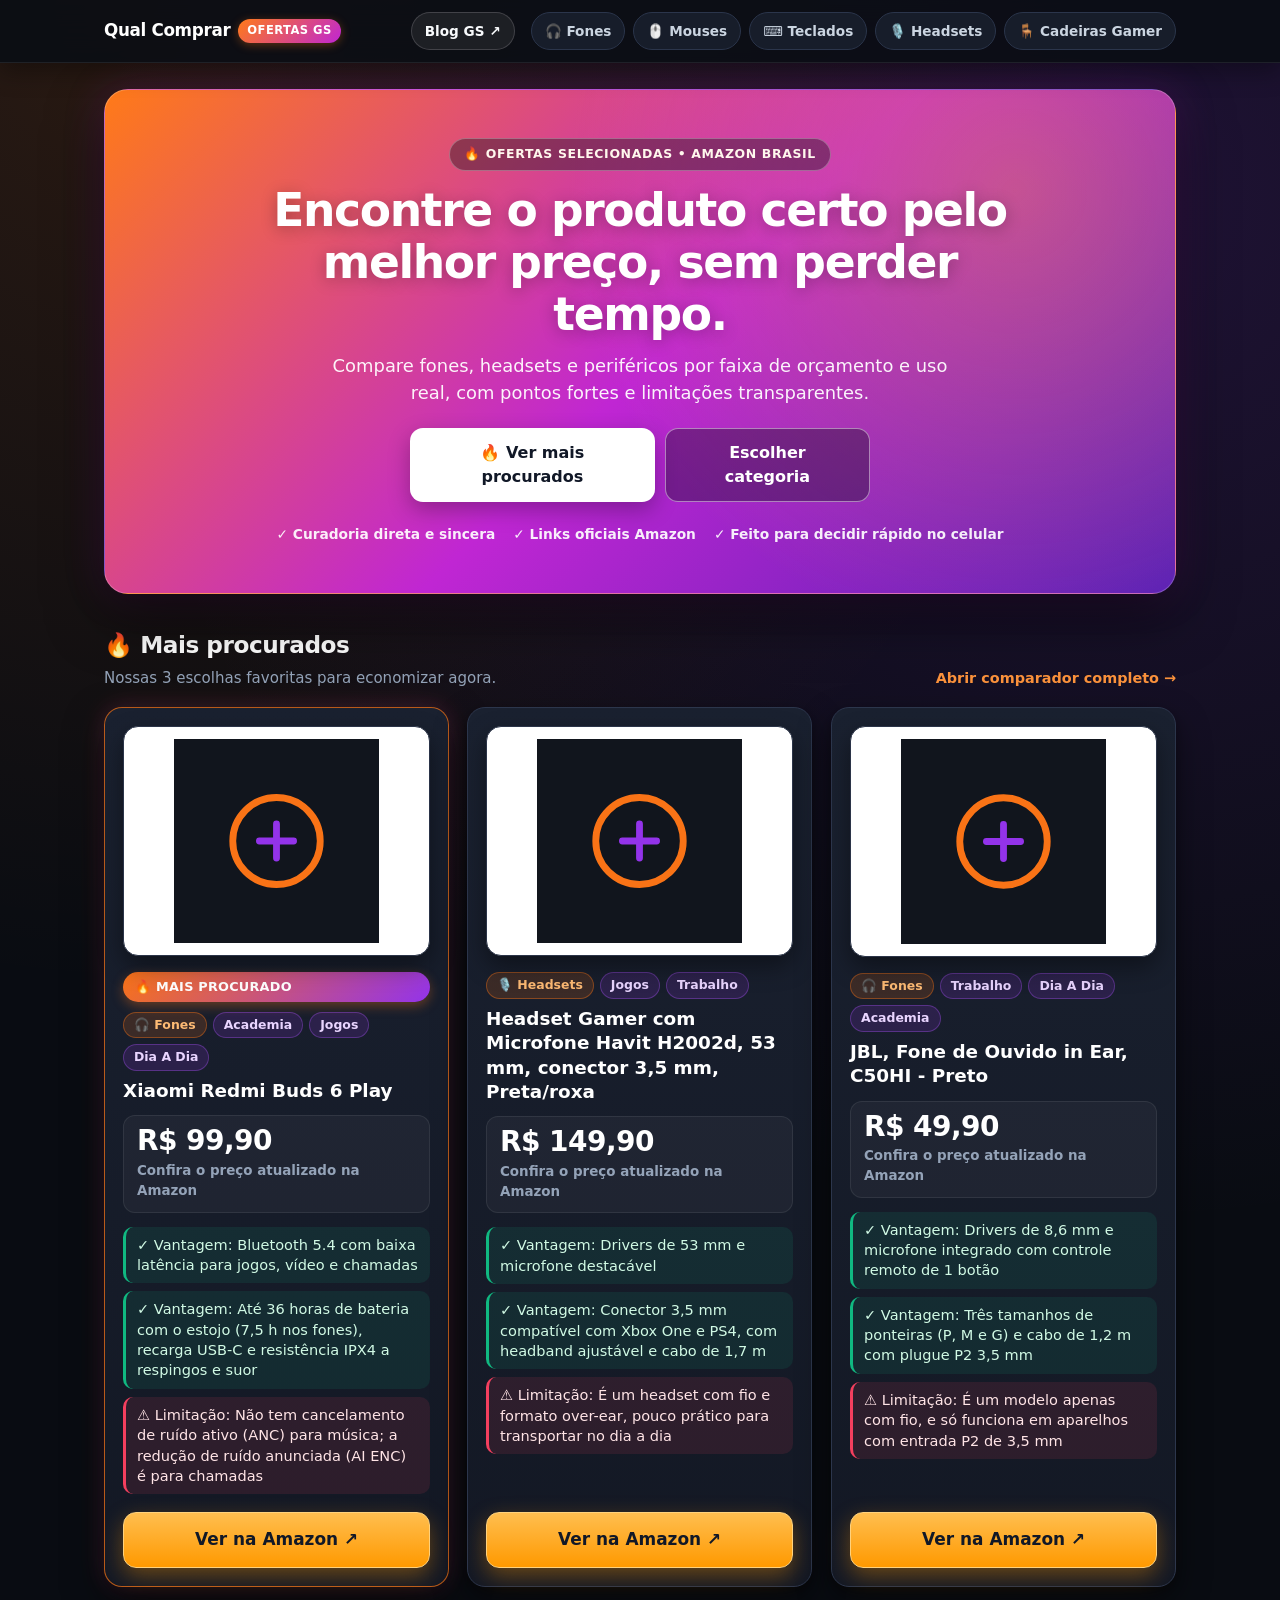
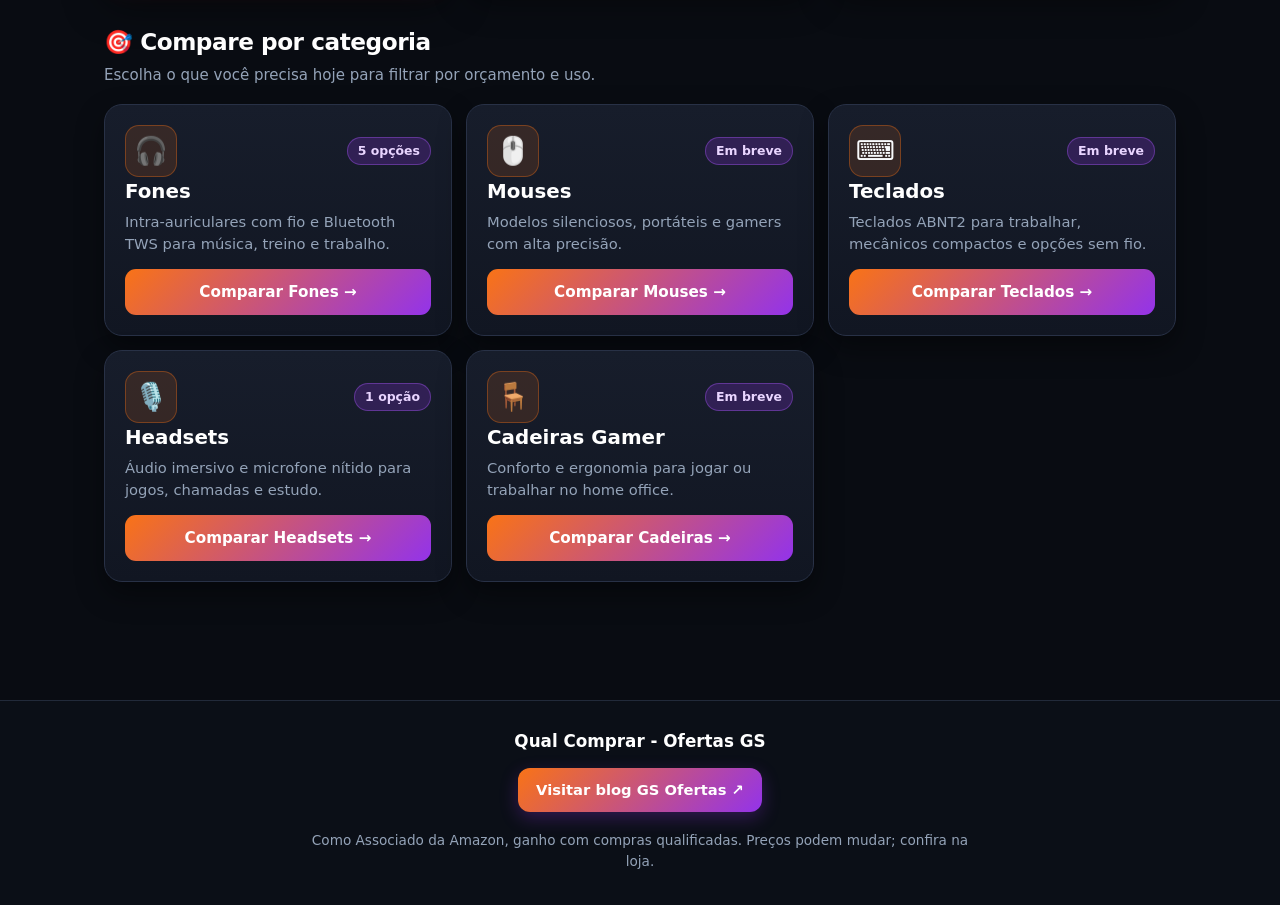
==== commit ce482579: "Atualiza texto de Mais procurados, adiciona favicon e tags SEO/Open Graph" ====
--- a/index.html
+++ b/index.html
@@ -3,8 +3,24 @@
 <head>
   <meta charset="UTF-8" />
   <meta name="viewport" content="width=device-width, initial-scale=1.0" />
-  <title>Qual Comprar - Ofertas GS</title>
-  <meta name="description" content="Compare fones, mouses, teclados, headsets e cadeiras gamer por orçamento e tipo de uso com ofertas selecionadas da Amazon." />
+  <title>Qual Comprar - Ofertas GS | Compare Fones, Headsets e Periféricos</title>
+  <meta name="description" content="Compare fones, mouses, teclados, headsets e cadeiras gamer por orçamento e uso real. Encontre o melhor custo-benefício com links oficiais da Amazon." />
+  <meta name="theme-color" content="#ff7a18" />
+  <link rel="icon" type="image/svg+xml" href="./favicon.svg" />
+  <link rel="canonical" href="https://gsofertas.github.io/" />
+  <meta property="og:locale" content="pt_BR" />
+  <meta property="og:type" content="website" />
+  <meta property="og:site_name" content="Qual Comprar - Ofertas GS" />
+  <meta property="og:title" content="Qual Comprar - Ofertas GS | Compare Fones, Headsets e Periféricos" />
+  <meta property="og:description" content="Compare fones, mouses, teclados, headsets e cadeiras gamer por orçamento e uso real. Encontre o melhor custo-benefício com links oficiais da Amazon." />
+  <meta property="og:url" content="https://gsofertas.github.io/" />
+  <meta property="og:image" content="https://gsofertas.github.io/og-image.png" />
+  <meta property="og:image:type" content="image/png" />
+  <meta property="og:image:alt" content="Qual Comprar - Ofertas GS — Comparador de ofertas tech" />
+  <meta name="twitter:card" content="summary_large_image" />
+  <meta name="twitter:title" content="Qual Comprar - Ofertas GS | Compare Fones, Headsets e Periféricos" />
+  <meta name="twitter:description" content="Compare fones, mouses, teclados, headsets e cadeiras gamer por orçamento e uso real. Encontre o melhor custo-benefício com links oficiais da Amazon." />
+  <meta name="twitter:image" content="https://gsofertas.github.io/og-image.png" />
   <link rel="stylesheet" href="./styles.css" />
   <script src="./app.js" defer></script>
 </head>
@@ -52,7 +68,7 @@
       <div class="section-head">
         <div>
           <h2 class="section-title">🔥 Mais procurados</h2>
-          <p class="section-desc">Os 3 destaques reais mais clicados para economizar agora.</p>
+          <p class="section-desc">Nossas 3 escolhas favoritas para economizar agora.</p>
         </div>
         <a class="section-link" href="./comparador.html?cat=fones">Abrir comparador completo →</a>
       </div>
